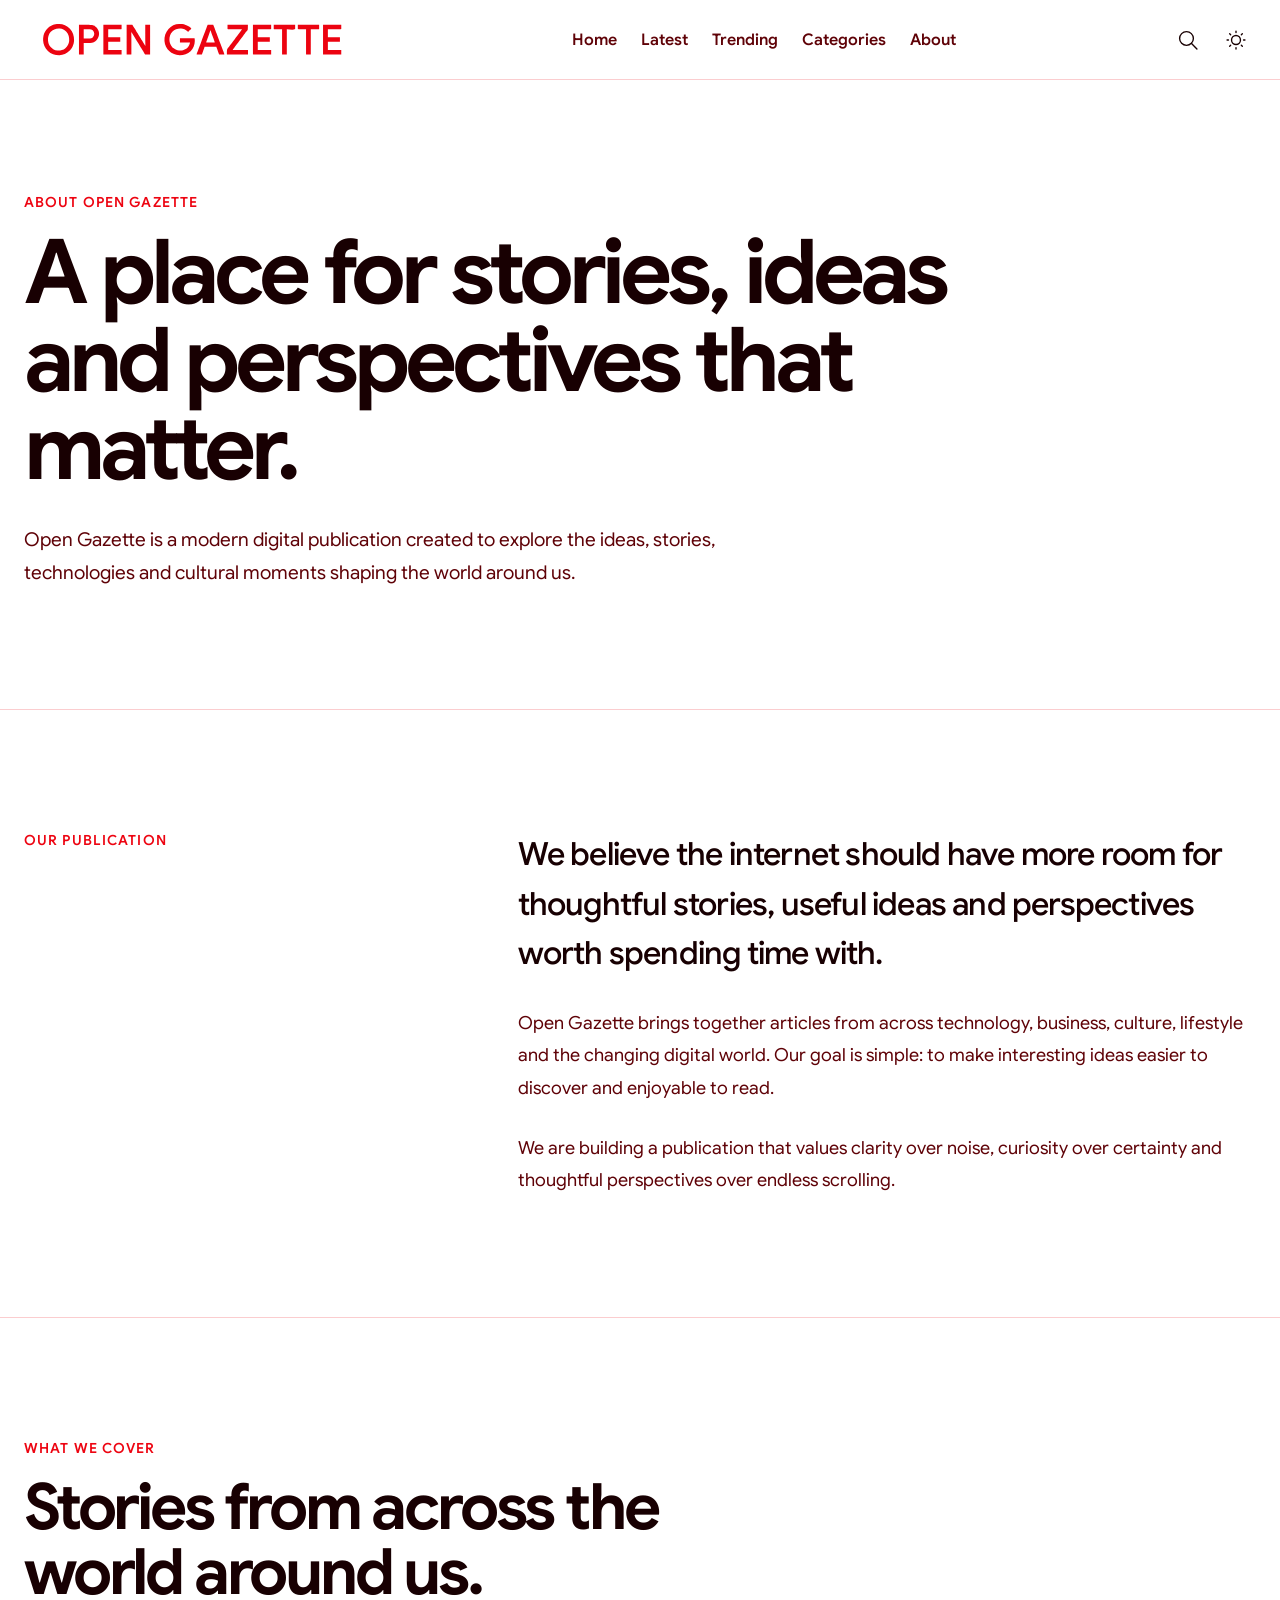
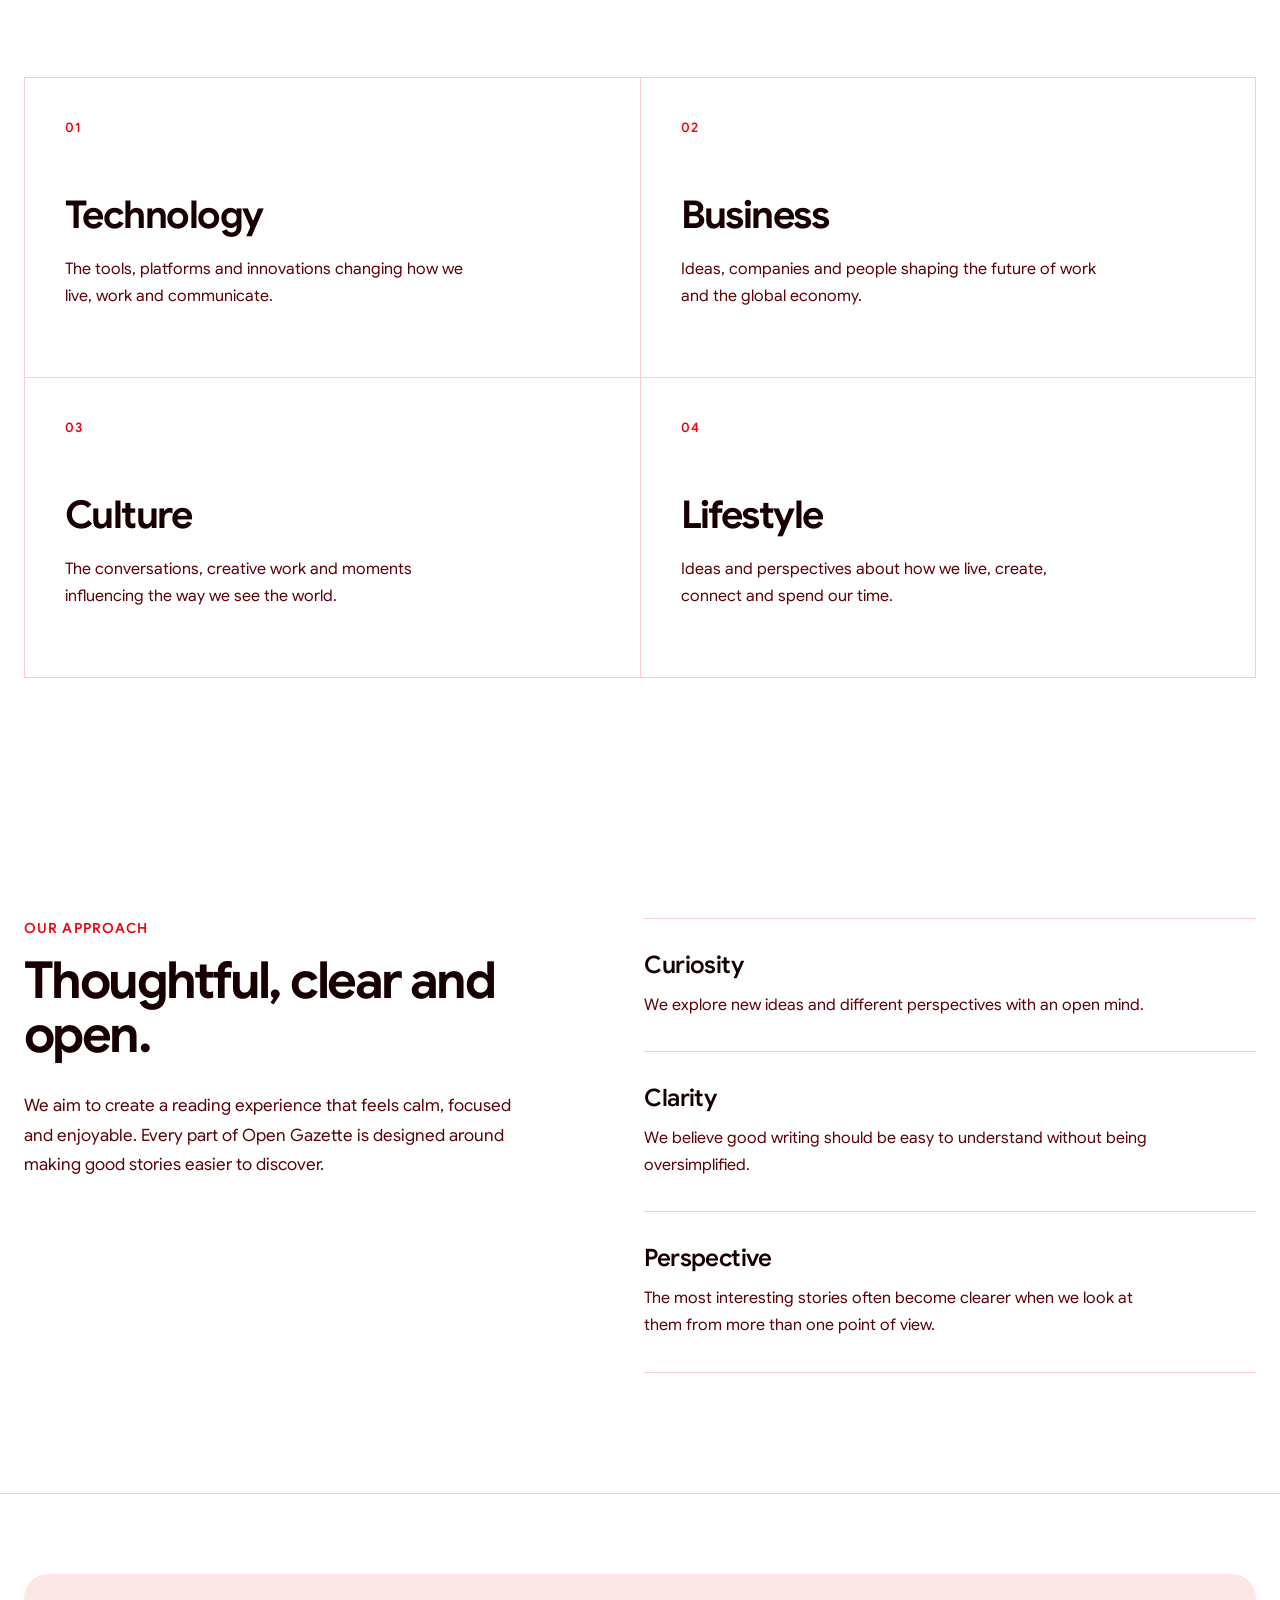
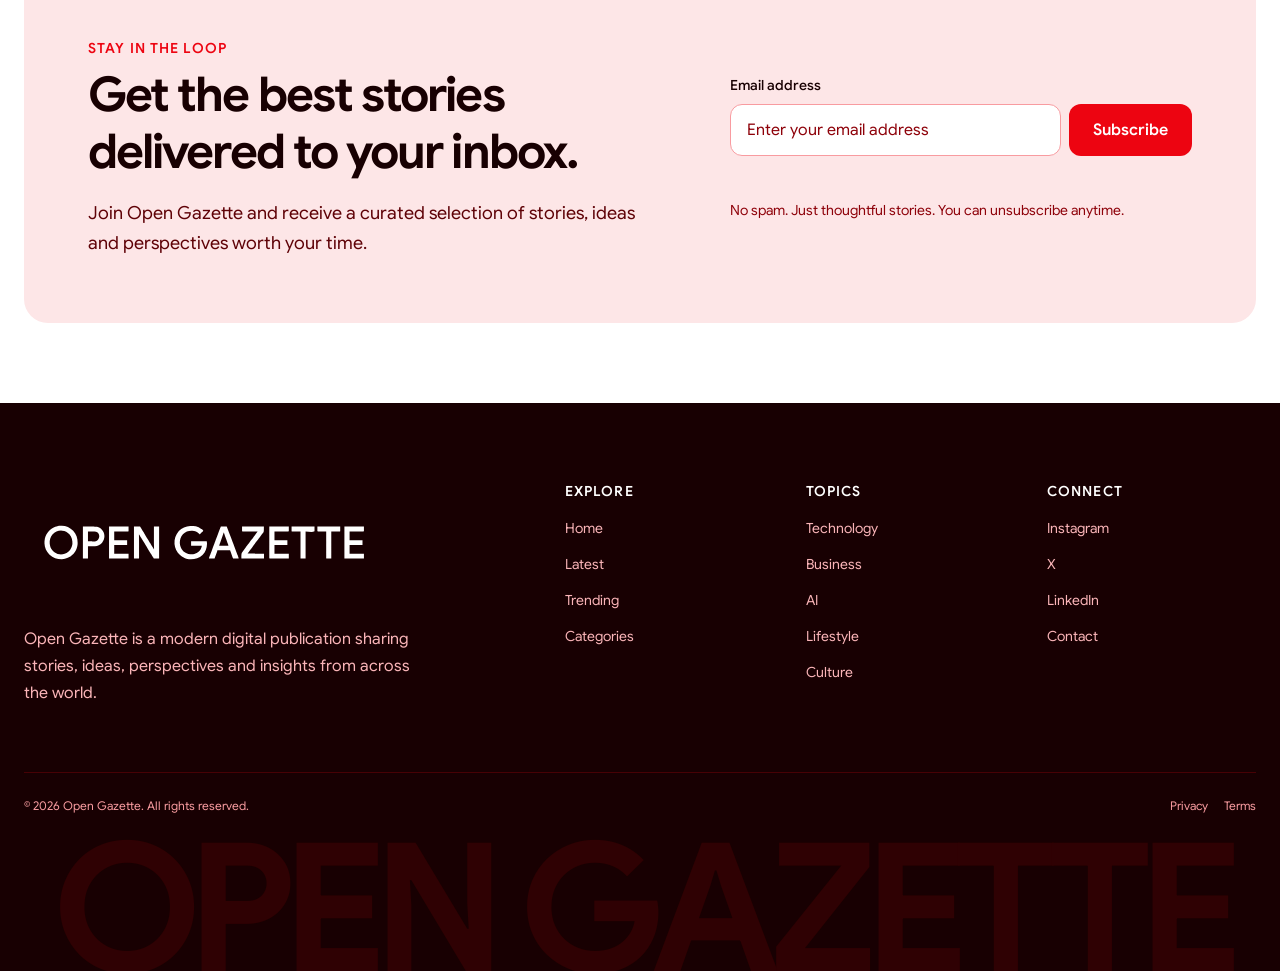
==== pages/about.html @ c18b386a "Add about page" ====
<!doctype html>
<html lang="en">
<head>
    <meta charset="UTF-8">

    <meta
        name="viewport"
        content="width=device-width, initial-scale=1.0"
    >

    <meta
        name="description"
        content="Learn more about Open Gazette, a modern digital publication sharing stories, ideas and perspectives."
    >

    <title>About | Open Gazette</title>

    <link
        rel="icon"
        type="image/svg+xml"
        href="../assets/icons/favicon.svg"
    >

    <link rel="stylesheet" href="../css/index.css">
</head>

<body>
    <div class="site-wrapper">

        <!-- Header -->

        <header class="site-header">
            <div class="container site-header__container">

                <a
                    class="site-header__brand"
                    href="../index.html"
                    aria-label="Open Gazette home"
                >
                    <img
                        class="site-header__logo site-header__logo--light"
                        src="../assets/logos/open-gazette-light.svg"
                        alt="Open Gazette"
                    >

                    <img
                        class="site-header__logo site-header__logo--dark"
                        src="../assets/logos/open-gazette-dark.svg"
                        alt=""
                    >
                </a>

                <nav
                    class="site-navigation"
                    id="site-navigation"
                    aria-label="Primary navigation"
                >
                    <ul class="site-navigation__list">
                        <li>
                            <a
                                class="site-navigation__link"
                                href="../index.html"
                            >
                                Home
                            </a>
                        </li>

                        <li>
                            <a
                                class="site-navigation__link"
                                href="latest.html"
                            >
                                Latest
                            </a>
                        </li>

                        <li>
                            <a
                                class="site-navigation__link"
                                href="trending.html"
                            >
                                Trending
                            </a>
                        </li>

                        <li>
                            <a
                                class="site-navigation__link"
                                href="categories.html"
                            >
                                Categories
                            </a>
                        </li>

                        <li>
                            <a
                                class="site-navigation__link site-navigation__link--active"
                                href="about.html"
                                aria-current="page"
                            >
                                About
                            </a>
                        </li>
                    </ul>
                </nav>

                <div class="site-header__actions">

                    <a
                        class="header-button"
                        href="search.html"
                        aria-label="Search"
                    >
                        <svg
                            class="header-button__icon"
                            viewBox="0 0 512 512"
                            aria-hidden="true"
                        >
                            <circle
                                cx="221"
                                cy="221"
                                r="160"
                                fill="none"
                                stroke="currentColor"
                                stroke-linecap="round"
                                stroke-miterlimit="10"
                                stroke-width="32px"
                            />

                            <path
                                d="m338.29 338.29 125.41 125.41"
                                fill="none"
                                stroke="currentColor"
                                stroke-linecap="round"
                                stroke-miterlimit="10"
                                stroke-width="32px"
                            />
                        </svg>
                    </a>

                    <button
                        class="theme-toggle"
                        type="button"
                        aria-label="Switch to dark mode"
                        aria-pressed="false"
                    >
                        <svg
                            class="theme-toggle__icon theme-toggle__icon--light"
                            viewBox="0 0 512 512"
                            aria-hidden="true"
                        >
                            <circle
                                cx="256"
                                cy="256"
                                r="104"
                                fill="none"
                                stroke="currentColor"
                                stroke-linecap="round"
                                stroke-linejoin="round"
                                stroke-width="32px"
                            />

                            <path
                                d="M256 80V48M256 464v-32M432 256h32M48 256h32M380.55 131.45l22.63-22.63M108.82 403.18l22.63-22.63M380.55 380.55l22.63 22.63M108.82 108.82l22.63 22.63"
                                fill="none"
                                stroke="currentColor"
                                stroke-linecap="round"
                                stroke-linejoin="round"
                                stroke-width="32px"
                            />
                        </svg>

                        <svg
                            class="theme-toggle__icon theme-toggle__icon--dark"
                            viewBox="0 0 512 512"
                            aria-hidden="true"
                        >
                            <path
                                d="M160 136c0-30.62 4.51-61.61 16-88C99.57 81.27 48 159.32 48 248c0 119.29 96.71 216 216 216 88.68 0 166.73-51.57 200-128-26.39 11.49-57.38 16-88 16-119.29 0-216-96.71-216-216"
                                fill="none"
                                stroke="currentColor"
                                stroke-linecap="round"
                                stroke-linejoin="round"
                                stroke-width="32px"
                            />
                        </svg>
                    </button>

                    <button
                        class="menu-toggle"
                        type="button"
                        aria-expanded="false"
                        aria-controls="site-navigation"
                        aria-label="Open navigation menu"
                    >
                        <svg
                            class="menu-toggle__icon menu-toggle__icon--menu"
                            viewBox="0 0 512 512"
                            aria-hidden="true"
                        >
                            <path
                                d="M80 160h352M80 256h352M80 352h352"
                                fill="none"
                                stroke="currentColor"
                                stroke-linecap="round"
                                stroke-miterlimit="10"
                                stroke-width="32px"
                            />
                        </svg>

                        <svg
                            class="menu-toggle__icon menu-toggle__icon--close"
                            viewBox="0 0 512 512"
                            aria-hidden="true"
                        >
                            <path
                                d="M368 368 144 144M368 144 144 368"
                                fill="none"
                                stroke="currentColor"
                                stroke-linecap="round"
                                stroke-linejoin="round"
                                stroke-width="32px"
                            />
                        </svg>
                    </button>

                </div>
            </div>
        </header>

        <main>

            <!-- About hero -->

            <section class="about-hero">
                <div class="container">

                    <div class="about-hero__content">

                        <p class="section-label">
                            About Open Gazette
                        </p>

                        <h1 class="about-hero__title">
                            A place for stories, ideas and perspectives that matter.
                        </h1>

                        <p class="about-hero__description">
                            Open Gazette is a modern digital publication created
                            to explore the ideas, stories, technologies and
                            cultural moments shaping the world around us.
                        </p>

                    </div>

                </div>
            </section>

            <!-- About introduction -->

            <section class="about-introduction">
                <div class="container">

                    <div class="about-introduction__layout">

                        <div class="about-introduction__label">
                            <p class="section-label">
                                Our publication
                            </p>
                        </div>

                        <div class="about-introduction__content">

                            <p class="about-introduction__lead">
                                We believe the internet should have more room
                                for thoughtful stories, useful ideas and
                                perspectives worth spending time with.
                            </p>

                            <p>
                                Open Gazette brings together articles from
                                across technology, business, culture, lifestyle
                                and the changing digital world. Our goal is
                                simple: to make interesting ideas easier to
                                discover and enjoyable to read.
                            </p>

                            <p>
                                We are building a publication that values
                                clarity over noise, curiosity over certainty
                                and thoughtful perspectives over endless
                                scrolling.
                            </p>

                        </div>

                    </div>

                </div>
            </section>

            <!-- What we cover -->

            <section class="about-topics">
                <div class="container">

                    <div class="about-topics__header">

                        <p class="section-label">
                            What we cover
                        </p>

                        <h2 class="about-topics__title">
                            Stories from across the world around us.
                        </h2>

                    </div>

                    <div class="about-topics__grid">

                        <article class="about-topic">
                            <span class="about-topic__number">
                                01
                            </span>

                            <h3 class="about-topic__title">
                                Technology
                            </h3>

                            <p class="about-topic__description">
                                The tools, platforms and innovations changing
                                how we live, work and communicate.
                            </p>
                        </article>

                        <article class="about-topic">
                            <span class="about-topic__number">
                                02
                            </span>

                            <h3 class="about-topic__title">
                                Business
                            </h3>

                            <p class="about-topic__description">
                                Ideas, companies and people shaping the future
                                of work and the global economy.
                            </p>
                        </article>

                        <article class="about-topic">
                            <span class="about-topic__number">
                                03
                            </span>

                            <h3 class="about-topic__title">
                                Culture
                            </h3>

                            <p class="about-topic__description">
                                The conversations, creative work and moments
                                influencing the way we see the world.
                            </p>
                        </article>

                        <article class="about-topic">
                            <span class="about-topic__number">
                                04
                            </span>

                            <h3 class="about-topic__title">
                                Lifestyle
                            </h3>

                            <p class="about-topic__description">
                                Ideas and perspectives about how we live,
                                create, connect and spend our time.
                            </p>
                        </article>

                    </div>

                </div>
            </section>

            <!-- Editorial approach -->

            <section class="about-approach">
                <div class="container">

                    <div class="about-approach__layout">

                        <div class="about-approach__content">

                            <p class="section-label">
                                Our approach
                            </p>

                            <h2 class="about-approach__title">
                                Thoughtful, clear and open.
                            </h2>

                            <p class="about-approach__description">
                                We aim to create a reading experience that feels
                                calm, focused and enjoyable. Every part of Open
                                Gazette is designed around making good stories
                                easier to discover.
                            </p>

                        </div>

                        <div class="about-principles">

                            <article class="about-principle">
                                <h3 class="about-principle__title">
                                    Curiosity
                                </h3>

                                <p class="about-principle__description">
                                    We explore new ideas and different
                                    perspectives with an open mind.
                                </p>
                            </article>

                            <article class="about-principle">
                                <h3 class="about-principle__title">
                                    Clarity
                                </h3>

                                <p class="about-principle__description">
                                    We believe good writing should be easy to
                                    understand without being oversimplified.
                                </p>
                            </article>

                            <article class="about-principle">
                                <h3 class="about-principle__title">
                                    Perspective
                                </h3>

                                <p class="about-principle__description">
                                    The most interesting stories often become
                                    clearer when we look at them from more than
                                    one point of view.
                                </p>
                            </article>

                        </div>

                    </div>

                </div>
            </section>

            <!-- Newsletter -->

            <section class="newsletter-section">
                <div class="container">
                    <div class="newsletter">

                        <div class="newsletter__content">

                            <p class="section-label">
                                Stay in the loop
                            </p>

                            <h2 class="newsletter__title">
                                Get the best stories delivered to your inbox.
                            </h2>

                            <p class="newsletter__description">
                                Join Open Gazette and receive a curated
                                selection of stories, ideas and perspectives
                                worth your time.
                            </p>

                        </div>

                        <div class="newsletter__form-wrapper">

                            <form
                                class="newsletter-form"
                                id="newsletter-form"
                                novalidate
                            >
                                <div class="newsletter-form__group">

                                    <label
                                        class="newsletter-form__label"
                                        for="newsletter-email"
                                    >
                                        Email address
                                    </label>

                                    <div class="newsletter-form__controls">

                                        <input
                                            class="newsletter-form__input"
                                            id="newsletter-email"
                                            name="email"
                                            type="email"
                                            placeholder="Enter your email address"
                                            autocomplete="email"
                                            aria-describedby="newsletter-message"
                                            required
                                        >

                                        <button
                                            class="newsletter-form__button"
                                            type="submit"
                                        >
                                            Subscribe
                                        </button>

                                    </div>
                                </div>

                                <p
                                    class="newsletter-form__message"
                                    id="newsletter-message"
                                    aria-live="polite"
                                ></p>
                            </form>

                            <p class="newsletter__privacy">
                                No spam. Just thoughtful stories. You can
                                unsubscribe anytime.
                            </p>

                        </div>
                    </div>
                </div>
            </section>

        </main>

        <!-- Footer -->

        <footer class="site-footer">
            <div class="container">

                <div class="site-footer__main">

                    <div class="site-footer__brand">

                        <a
                            class="site-footer__logo-link"
                            href="../index.html"
                            aria-label="Open Gazette home"
                        >
                            <img
                                class="site-footer__logo"
                                src="../assets/logos/open-gazette-dark.svg"
                                alt="Open Gazette"
                            >
                        </a>

                        <p class="site-footer__description">
                            Open Gazette is a modern digital publication
                            sharing stories, ideas, perspectives and insights
                            from across the world.
                        </p>

                    </div>

                    <div class="site-footer__links">

                        <div class="footer-links-group">

                            <h2 class="footer-links-group__title">
                                Explore
                            </h2>

                            <ul class="footer-links-group__list">
                                <li>
                                    <a href="../index.html">Home</a>
                                </li>

                                <li>
                                    <a href="latest.html">Latest</a>
                                </li>

                                <li>
                                    <a href="trending.html">Trending</a>
                                </li>

                                <li>
                                    <a href="categories.html">
                                        Categories
                                    </a>
                                </li>
                            </ul>

                        </div>

                        <div class="footer-links-group">

                            <h2 class="footer-links-group__title">
                                Topics
                            </h2>

                            <ul class="footer-links-group__list">
                                <li>
                                    <a href="category.html">
                                        Technology
                                    </a>
                                </li>

                                <li>
                                    <a href="category.html">
                                        Business
                                    </a>
                                </li>

                                <li>
                                    <a href="category.html">
                                        AI
                                    </a>
                                </li>

                                <li>
                                    <a href="category.html">
                                        Lifestyle
                                    </a>
                                </li>

                                <li>
                                    <a href="category.html">
                                        Culture
                                    </a>
                                </li>
                            </ul>

                        </div>

                        <div class="footer-links-group">

                            <h2 class="footer-links-group__title">
                                Connect
                            </h2>

                            <ul class="footer-links-group__list">
                                <li>
                                    <a
                                        href="#"
                                        target="_blank"
                                        rel="noopener noreferrer"
                                    >
                                        Instagram
                                    </a>
                                </li>

                                <li>
                                    <a
                                        href="#"
                                        target="_blank"
                                        rel="noopener noreferrer"
                                    >
                                        X
                                    </a>
                                </li>

                                <li>
                                    <a
                                        href="#"
                                        target="_blank"
                                        rel="noopener noreferrer"
                                    >
                                        LinkedIn
                                    </a>
                                </li>

                                <li>
                                    <a href="mailto:hello@opengazette.com">
                                        Contact
                                    </a>
                                </li>
                            </ul>

                        </div>

                    </div>
                </div>

                <div class="site-footer__bottom">

                    <p class="site-footer__copyright">
                        © 2026 Open Gazette. All rights reserved.
                    </p>

                    <div class="site-footer__legal">
                        <a href="privacy.html">Privacy</a>
                        <a href="terms.html">Terms</a>
                    </div>

                </div>

                <div
                    class="site-footer__signature"
                    aria-hidden="true"
                >
                    OPEN GAZETTE
                </div>

            </div>
        </footer>

    </div>

    <!-- Main JavaScript -->
    <script src="../js/main.js"></script>
</body>
</html>
---- css/index.css ----
@import url("reset.css");
@import url("fonts.css");
@import url("variables.css");
@import url("global.css");
@import url("responsive.css");
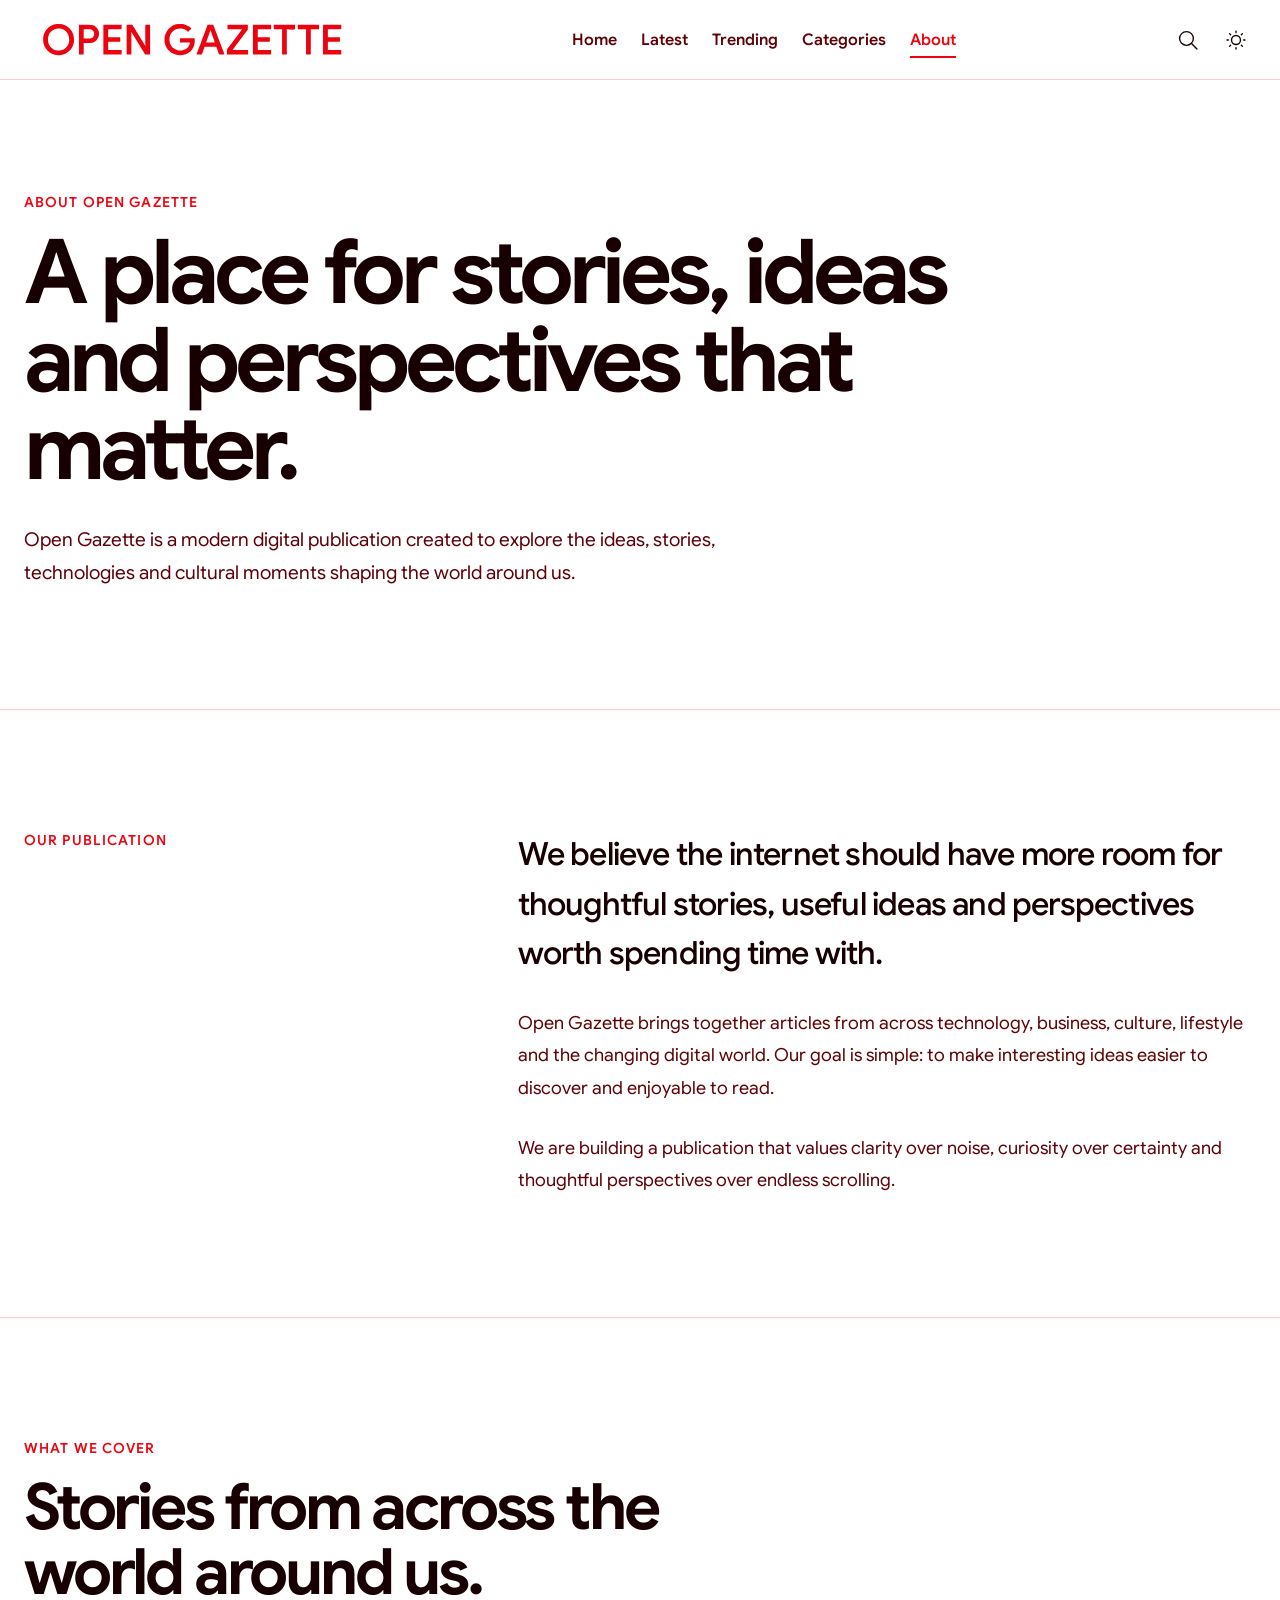
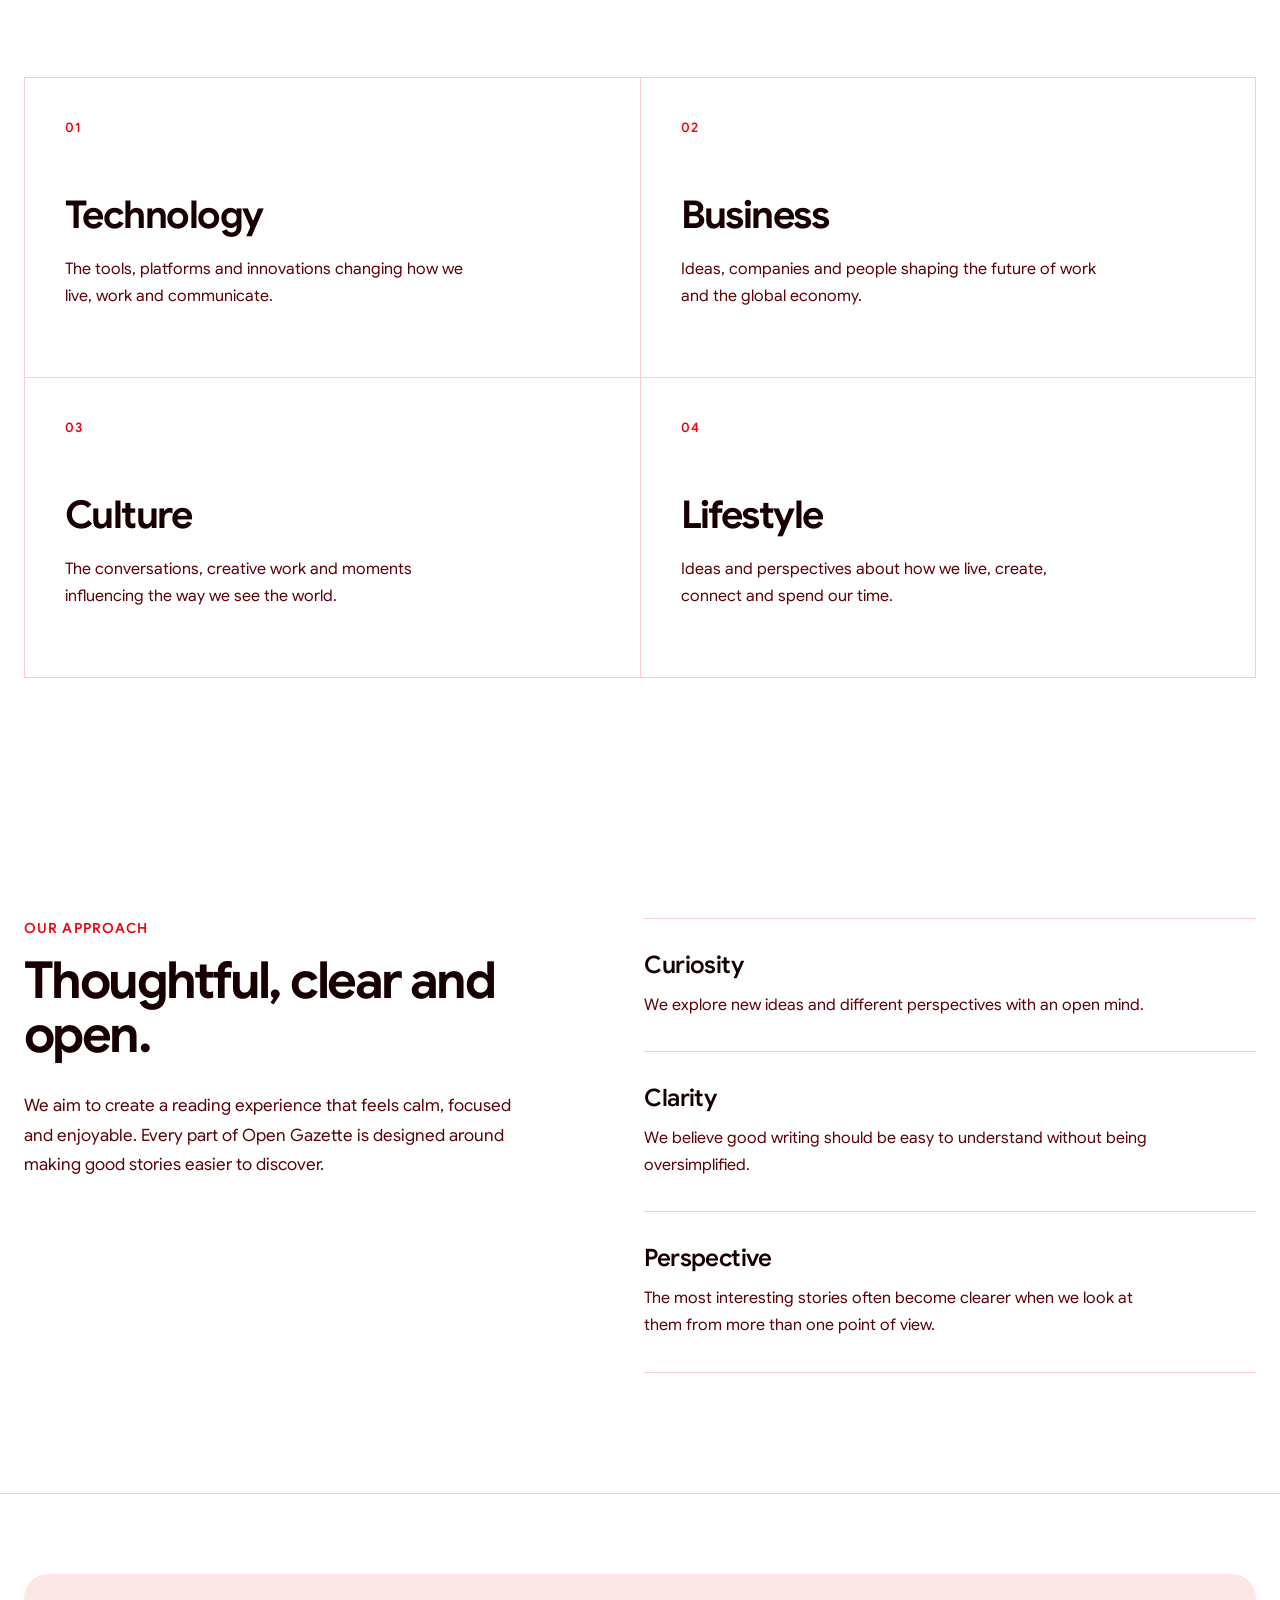
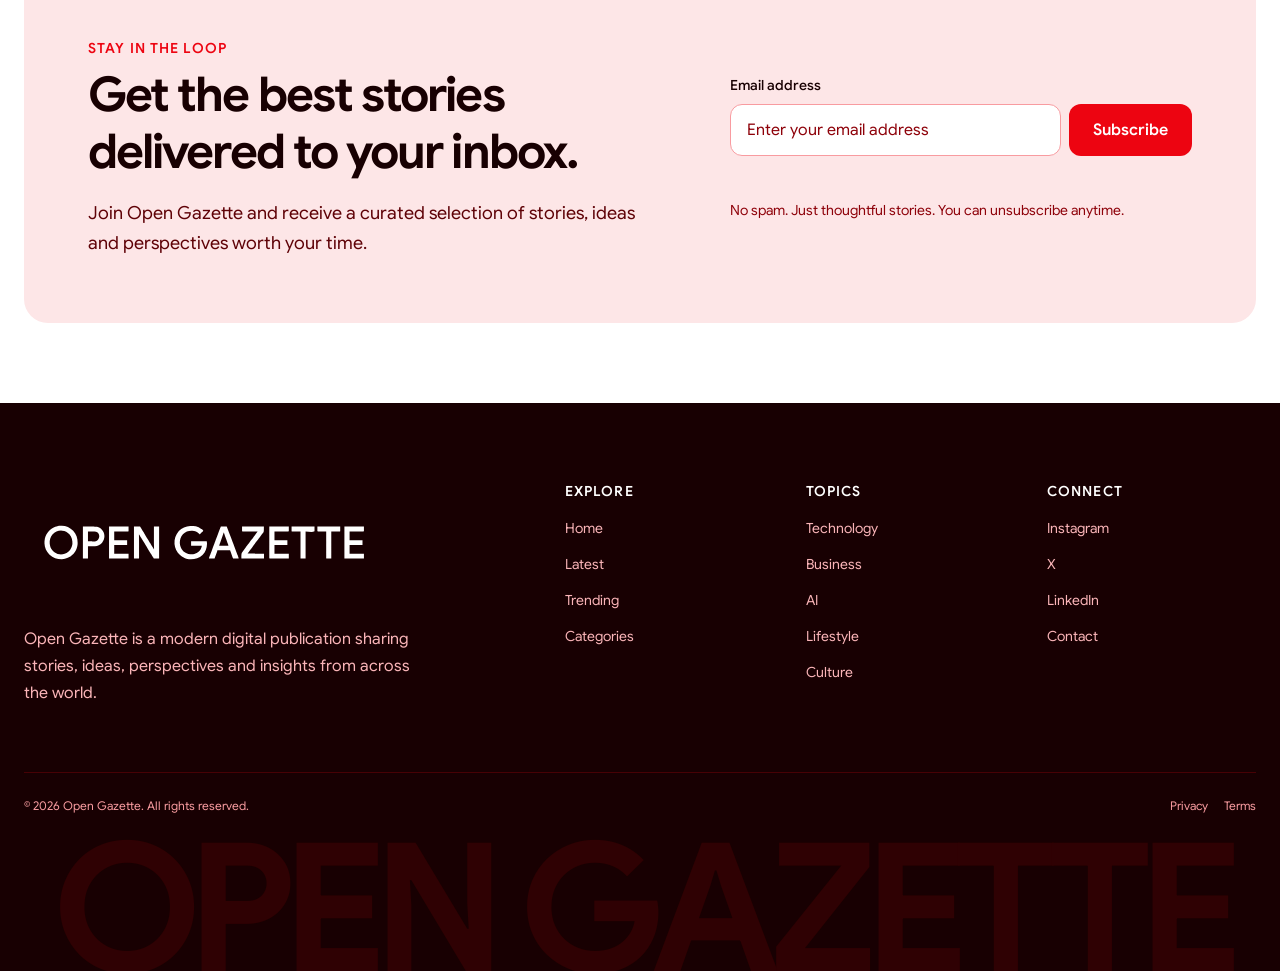
==== commit ae3811c2: "Stabilize project" ====
--- a/pages/about.html
+++ b/pages/about.html
@@ -1,713 +1,551 @@
 <!doctype html>
 <html lang="en">
-<head>
-    <meta charset="UTF-8">
+  <head>
+    <meta charset="UTF-8" />
+
+    <meta name="viewport" content="width=device-width, initial-scale=1.0" />
 
     <meta
-        name="viewport"
-        content="width=device-width, initial-scale=1.0"
-    >
-
-    <meta
-        name="description"
-        content="Learn more about Open Gazette, a modern digital publication sharing stories, ideas and perspectives."
-    >
+      name="description"
+      content="Learn more about Open Gazette, a modern digital publication sharing stories, ideas and perspectives."
+    />
 
     <title>About | Open Gazette</title>
 
-    <link
-        rel="icon"
-        type="image/svg+xml"
-        href="../assets/icons/favicon.svg"
-    >
-
-    <link rel="stylesheet" href="../css/index.css">
-</head>
-
-<body>
+    <link rel="icon" type="image/svg+xml" href="../assets/icons/favicon.svg" />
+
+    <link rel="stylesheet" href="../css/index.css" />
+  </head>
+
+  <body>
     <div class="site-wrapper">
-
-        <!-- Header -->
-
-        <header class="site-header">
-            <div class="container site-header__container">
-
+      <!-- Header -->
+
+      <header class="site-header">
+        <div class="container site-header__container">
+          <a
+            class="site-header__brand"
+            href="../index.html"
+            aria-label="Open Gazette home"
+          >
+            <img
+              class="site-header__logo site-header__logo--light"
+              src="../assets/logos/open-gazette-light.svg"
+              alt="Open Gazette"
+            />
+
+            <img
+              class="site-header__logo site-header__logo--dark"
+              src="../assets/logos/open-gazette-dark.svg"
+              alt=""
+            />
+          </a>
+
+          <nav
+            class="site-navigation"
+            id="site-navigation"
+            aria-label="Primary navigation"
+          >
+            <ul class="site-navigation__list">
+              <li>
+                <a class="site-navigation__link" href="../index.html"> Home </a>
+              </li>
+
+              <li>
+                <a class="site-navigation__link" href="latest.html"> Latest </a>
+              </li>
+
+              <li>
+                <a class="site-navigation__link" href="trending.html">
+                  Trending
+                </a>
+              </li>
+
+              <li>
+                <a class="site-navigation__link" href="categories.html">
+                  Categories
+                </a>
+              </li>
+
+              <li>
                 <a
-                    class="site-header__brand"
-                    href="../index.html"
-                    aria-label="Open Gazette home"
+                  class="site-navigation__link is-active"
+                  href="about.html"
+                  aria-current="page"
                 >
-                    <img
-                        class="site-header__logo site-header__logo--light"
-                        src="../assets/logos/open-gazette-light.svg"
-                        alt="Open Gazette"
+                  About
+                </a>
+              </li>
+            </ul>
+          </nav>
+
+          <div class="site-header__actions">
+            <a class="header-button" href="search.html" aria-label="Search">
+              <svg
+                class="header-button__icon"
+                viewBox="0 0 512 512"
+                aria-hidden="true"
+              >
+                <circle
+                  cx="221"
+                  cy="221"
+                  r="160"
+                  fill="none"
+                  stroke="currentColor"
+                  stroke-linecap="round"
+                  stroke-miterlimit="10"
+                  stroke-width="32px"
+                />
+
+                <path
+                  d="m338.29 338.29 125.41 125.41"
+                  fill="none"
+                  stroke="currentColor"
+                  stroke-linecap="round"
+                  stroke-miterlimit="10"
+                  stroke-width="32px"
+                />
+              </svg>
+            </a>
+
+            <button
+              class="theme-toggle"
+              type="button"
+              aria-label="Switch to dark mode"
+              aria-pressed="false"
+            >
+              <svg
+                class="theme-toggle__icon theme-toggle__icon--light"
+                viewBox="0 0 512 512"
+                aria-hidden="true"
+              >
+                <circle
+                  cx="256"
+                  cy="256"
+                  r="104"
+                  fill="none"
+                  stroke="currentColor"
+                  stroke-linecap="round"
+                  stroke-linejoin="round"
+                  stroke-width="32px"
+                />
+
+                <path
+                  d="M256 80V48M256 464v-32M432 256h32M48 256h32M380.55 131.45l22.63-22.63M108.82 403.18l22.63-22.63M380.55 380.55l22.63 22.63M108.82 108.82l22.63 22.63"
+                  fill="none"
+                  stroke="currentColor"
+                  stroke-linecap="round"
+                  stroke-linejoin="round"
+                  stroke-width="32px"
+                />
+              </svg>
+
+              <svg
+                class="theme-toggle__icon theme-toggle__icon--dark"
+                viewBox="0 0 512 512"
+                aria-hidden="true"
+              >
+                <path
+                  d="M160 136c0-30.62 4.51-61.61 16-88C99.57 81.27 48 159.32 48 248c0 119.29 96.71 216 216 216 88.68 0 166.73-51.57 200-128-26.39 11.49-57.38 16-88 16-119.29 0-216-96.71-216-216"
+                  fill="none"
+                  stroke="currentColor"
+                  stroke-linecap="round"
+                  stroke-linejoin="round"
+                  stroke-width="32px"
+                />
+              </svg>
+            </button>
+
+            <button
+              class="menu-toggle"
+              type="button"
+              aria-expanded="false"
+              aria-controls="site-navigation"
+              aria-label="Open navigation menu"
+            >
+              <svg
+                class="menu-toggle__icon menu-toggle__icon--menu"
+                viewBox="0 0 512 512"
+                aria-hidden="true"
+              >
+                <path
+                  d="M80 160h352M80 256h352M80 352h352"
+                  fill="none"
+                  stroke="currentColor"
+                  stroke-linecap="round"
+                  stroke-miterlimit="10"
+                  stroke-width="32px"
+                />
+              </svg>
+
+              <svg
+                class="menu-toggle__icon menu-toggle__icon--close"
+                viewBox="0 0 512 512"
+                aria-hidden="true"
+              >
+                <path
+                  d="M368 368 144 144M368 144 144 368"
+                  fill="none"
+                  stroke="currentColor"
+                  stroke-linecap="round"
+                  stroke-linejoin="round"
+                  stroke-width="32px"
+                />
+              </svg>
+            </button>
+          </div>
+        </div>
+      </header>
+
+      <main>
+        <!-- About hero -->
+
+        <section class="about-hero">
+          <div class="container">
+            <div class="about-hero__content">
+              <p class="section-label">About Open Gazette</p>
+
+              <h1 class="about-hero__title">
+                A place for stories, ideas and perspectives that matter.
+              </h1>
+
+              <p class="about-hero__description">
+                Open Gazette is a modern digital publication created to explore
+                the ideas, stories, technologies and cultural moments shaping
+                the world around us.
+              </p>
+            </div>
+          </div>
+        </section>
+
+        <!-- About introduction -->
+
+        <section class="about-introduction">
+          <div class="container">
+            <div class="about-introduction__layout">
+              <div class="about-introduction__label">
+                <p class="section-label">Our publication</p>
+              </div>
+
+              <div class="about-introduction__content">
+                <p class="about-introduction__lead">
+                  We believe the internet should have more room for thoughtful
+                  stories, useful ideas and perspectives worth spending time
+                  with.
+                </p>
+
+                <p>
+                  Open Gazette brings together articles from across technology,
+                  business, culture, lifestyle and the changing digital world.
+                  Our goal is simple: to make interesting ideas easier to
+                  discover and enjoyable to read.
+                </p>
+
+                <p>
+                  We are building a publication that values clarity over noise,
+                  curiosity over certainty and thoughtful perspectives over
+                  endless scrolling.
+                </p>
+              </div>
+            </div>
+          </div>
+        </section>
+
+        <!-- What we cover -->
+
+        <section class="about-topics">
+          <div class="container">
+            <div class="about-topics__header">
+              <p class="section-label">What we cover</p>
+
+              <h2 class="about-topics__title">
+                Stories from across the world around us.
+              </h2>
+            </div>
+
+            <div class="about-topics__grid">
+              <article class="about-topic">
+                <span class="about-topic__number"> 01 </span>
+
+                <h3 class="about-topic__title">Technology</h3>
+
+                <p class="about-topic__description">
+                  The tools, platforms and innovations changing how we live,
+                  work and communicate.
+                </p>
+              </article>
+
+              <article class="about-topic">
+                <span class="about-topic__number"> 02 </span>
+
+                <h3 class="about-topic__title">Business</h3>
+
+                <p class="about-topic__description">
+                  Ideas, companies and people shaping the future of work and the
+                  global economy.
+                </p>
+              </article>
+
+              <article class="about-topic">
+                <span class="about-topic__number"> 03 </span>
+
+                <h3 class="about-topic__title">Culture</h3>
+
+                <p class="about-topic__description">
+                  The conversations, creative work and moments influencing the
+                  way we see the world.
+                </p>
+              </article>
+
+              <article class="about-topic">
+                <span class="about-topic__number"> 04 </span>
+
+                <h3 class="about-topic__title">Lifestyle</h3>
+
+                <p class="about-topic__description">
+                  Ideas and perspectives about how we live, create, connect and
+                  spend our time.
+                </p>
+              </article>
+            </div>
+          </div>
+        </section>
+
+        <!-- Editorial approach -->
+
+        <section class="about-approach">
+          <div class="container">
+            <div class="about-approach__layout">
+              <div class="about-approach__content">
+                <p class="section-label">Our approach</p>
+
+                <h2 class="about-approach__title">
+                  Thoughtful, clear and open.
+                </h2>
+
+                <p class="about-approach__description">
+                  We aim to create a reading experience that feels calm, focused
+                  and enjoyable. Every part of Open Gazette is designed around
+                  making good stories easier to discover.
+                </p>
+              </div>
+
+              <div class="about-principles">
+                <article class="about-principle">
+                  <h3 class="about-principle__title">Curiosity</h3>
+
+                  <p class="about-principle__description">
+                    We explore new ideas and different perspectives with an open
+                    mind.
+                  </p>
+                </article>
+
+                <article class="about-principle">
+                  <h3 class="about-principle__title">Clarity</h3>
+
+                  <p class="about-principle__description">
+                    We believe good writing should be easy to understand without
+                    being oversimplified.
+                  </p>
+                </article>
+
+                <article class="about-principle">
+                  <h3 class="about-principle__title">Perspective</h3>
+
+                  <p class="about-principle__description">
+                    The most interesting stories often become clearer when we
+                    look at them from more than one point of view.
+                  </p>
+                </article>
+              </div>
+            </div>
+          </div>
+        </section>
+
+        <!-- Newsletter -->
+
+        <section class="newsletter-section">
+          <div class="container">
+            <div class="newsletter">
+              <div class="newsletter__content">
+                <p class="section-label">Stay in the loop</p>
+
+                <h2 class="newsletter__title">
+                  Get the best stories delivered to your inbox.
+                </h2>
+
+                <p class="newsletter__description">
+                  Join Open Gazette and receive a curated selection of stories,
+                  ideas and perspectives worth your time.
+                </p>
+              </div>
+
+              <div class="newsletter__form-wrapper">
+                <form class="newsletter-form" id="newsletter-form" novalidate>
+                  <div class="newsletter-form__group">
+                    <label
+                      class="newsletter-form__label"
+                      for="newsletter-email"
                     >
-
-                    <img
-                        class="site-header__logo site-header__logo--dark"
-                        src="../assets/logos/open-gazette-dark.svg"
-                        alt=""
-                    >
-                </a>
-
-                <nav
-                    class="site-navigation"
-                    id="site-navigation"
-                    aria-label="Primary navigation"
-                >
-                    <ul class="site-navigation__list">
-                        <li>
-                            <a
-                                class="site-navigation__link"
-                                href="../index.html"
-                            >
-                                Home
-                            </a>
-                        </li>
-
-                        <li>
-                            <a
-                                class="site-navigation__link"
-                                href="latest.html"
-                            >
-                                Latest
-                            </a>
-                        </li>
-
-                        <li>
-                            <a
-                                class="site-navigation__link"
-                                href="trending.html"
-                            >
-                                Trending
-                            </a>
-                        </li>
-
-                        <li>
-                            <a
-                                class="site-navigation__link"
-                                href="categories.html"
-                            >
-                                Categories
-                            </a>
-                        </li>
-
-                        <li>
-                            <a
-                                class="site-navigation__link site-navigation__link--active"
-                                href="about.html"
-                                aria-current="page"
-                            >
-                                About
-                            </a>
-                        </li>
-                    </ul>
-                </nav>
-
-                <div class="site-header__actions">
-
-                    <a
-                        class="header-button"
-                        href="search.html"
-                        aria-label="Search"
-                    >
-                        <svg
-                            class="header-button__icon"
-                            viewBox="0 0 512 512"
-                            aria-hidden="true"
-                        >
-                            <circle
-                                cx="221"
-                                cy="221"
-                                r="160"
-                                fill="none"
-                                stroke="currentColor"
-                                stroke-linecap="round"
-                                stroke-miterlimit="10"
-                                stroke-width="32px"
-                            />
-
-                            <path
-                                d="m338.29 338.29 125.41 125.41"
-                                fill="none"
-                                stroke="currentColor"
-                                stroke-linecap="round"
-                                stroke-miterlimit="10"
-                                stroke-width="32px"
-                            />
-                        </svg>
+                      Email address
+                    </label>
+
+                    <div class="newsletter-form__controls">
+                      <input
+                        class="newsletter-form__input"
+                        id="newsletter-email"
+                        name="email"
+                        type="email"
+                        placeholder="Enter your email address"
+                        autocomplete="email"
+                        aria-describedby="newsletter-message"
+                        required
+                      />
+
+                      <button class="newsletter-form__button" type="submit">
+                        Subscribe
+                      </button>
+                    </div>
+                  </div>
+
+                  <p
+                    class="newsletter-form__message"
+                    id="newsletter-message"
+                    aria-live="polite"
+                  ></p>
+                </form>
+
+                <p class="newsletter__privacy">
+                  No spam. Just thoughtful stories. You can unsubscribe anytime.
+                </p>
+              </div>
+            </div>
+          </div>
+        </section>
+      </main>
+
+      <!-- Footer -->
+
+      <footer class="site-footer">
+        <div class="container">
+          <div class="site-footer__main">
+            <div class="site-footer__brand">
+              <a
+                class="site-footer__logo-link"
+                href="../index.html"
+                aria-label="Open Gazette home"
+              >
+                <img
+                  class="site-footer__logo"
+                  src="../assets/logos/open-gazette-dark.svg"
+                  alt="Open Gazette"
+                />
+              </a>
+
+              <p class="site-footer__description">
+                Open Gazette is a modern digital publication sharing stories,
+                ideas, perspectives and insights from across the world.
+              </p>
+            </div>
+
+            <div class="site-footer__links">
+              <div class="footer-links-group">
+                <h2 class="footer-links-group__title">Explore</h2>
+
+                <ul class="footer-links-group__list">
+                  <li>
+                    <a href="../index.html">Home</a>
+                  </li>
+
+                  <li>
+                    <a href="latest.html">Latest</a>
+                  </li>
+
+                  <li>
+                    <a href="trending.html">Trending</a>
+                  </li>
+
+                  <li>
+                    <a href="categories.html"> Categories </a>
+                  </li>
+                </ul>
+              </div>
+
+              <div class="footer-links-group">
+                <h2 class="footer-links-group__title">Topics</h2>
+
+                <ul class="footer-links-group__list">
+                  <li>
+                    <a href="category.html"> Technology </a>
+                  </li>
+
+                  <li>
+                    <a href="category.html"> Business </a>
+                  </li>
+
+                  <li>
+                    <a href="category.html"> AI </a>
+                  </li>
+
+                  <li>
+                    <a href="category.html"> Lifestyle </a>
+                  </li>
+
+                  <li>
+                    <a href="category.html"> Culture </a>
+                  </li>
+                </ul>
+              </div>
+
+              <div class="footer-links-group">
+                <h2 class="footer-links-group__title">Connect</h2>
+
+                <ul class="footer-links-group__list">
+                  <li>
+                    <a href="#" target="_blank" rel="noopener noreferrer">
+                      Instagram
                     </a>
-
-                    <button
-                        class="theme-toggle"
-                        type="button"
-                        aria-label="Switch to dark mode"
-                        aria-pressed="false"
-                    >
-                        <svg
-                            class="theme-toggle__icon theme-toggle__icon--light"
-                            viewBox="0 0 512 512"
-                            aria-hidden="true"
-                        >
-                            <circle
-                                cx="256"
-                                cy="256"
-                                r="104"
-                                fill="none"
-                                stroke="currentColor"
-                                stroke-linecap="round"
-                                stroke-linejoin="round"
-                                stroke-width="32px"
-                            />
-
-                            <path
-                                d="M256 80V48M256 464v-32M432 256h32M48 256h32M380.55 131.45l22.63-22.63M108.82 403.18l22.63-22.63M380.55 380.55l22.63 22.63M108.82 108.82l22.63 22.63"
-                                fill="none"
-                                stroke="currentColor"
-                                stroke-linecap="round"
-                                stroke-linejoin="round"
-                                stroke-width="32px"
-                            />
-                        </svg>
-
-                        <svg
-                            class="theme-toggle__icon theme-toggle__icon--dark"
-                            viewBox="0 0 512 512"
-                            aria-hidden="true"
-                        >
-                            <path
-                                d="M160 136c0-30.62 4.51-61.61 16-88C99.57 81.27 48 159.32 48 248c0 119.29 96.71 216 216 216 88.68 0 166.73-51.57 200-128-26.39 11.49-57.38 16-88 16-119.29 0-216-96.71-216-216"
-                                fill="none"
-                                stroke="currentColor"
-                                stroke-linecap="round"
-                                stroke-linejoin="round"
-                                stroke-width="32px"
-                            />
-                        </svg>
-                    </button>
-
-                    <button
-                        class="menu-toggle"
-                        type="button"
-                        aria-expanded="false"
-                        aria-controls="site-navigation"
-                        aria-label="Open navigation menu"
-                    >
-                        <svg
-                            class="menu-toggle__icon menu-toggle__icon--menu"
-                            viewBox="0 0 512 512"
-                            aria-hidden="true"
-                        >
-                            <path
-                                d="M80 160h352M80 256h352M80 352h352"
-                                fill="none"
-                                stroke="currentColor"
-                                stroke-linecap="round"
-                                stroke-miterlimit="10"
-                                stroke-width="32px"
-                            />
-                        </svg>
-
-                        <svg
-                            class="menu-toggle__icon menu-toggle__icon--close"
-                            viewBox="0 0 512 512"
-                            aria-hidden="true"
-                        >
-                            <path
-                                d="M368 368 144 144M368 144 144 368"
-                                fill="none"
-                                stroke="currentColor"
-                                stroke-linecap="round"
-                                stroke-linejoin="round"
-                                stroke-width="32px"
-                            />
-                        </svg>
-                    </button>
-
-                </div>
-            </div>
-        </header>
-
-        <main>
-
-            <!-- About hero -->
-
-            <section class="about-hero">
-                <div class="container">
-
-                    <div class="about-hero__content">
-
-                        <p class="section-label">
-                            About Open Gazette
-                        </p>
-
-                        <h1 class="about-hero__title">
-                            A place for stories, ideas and perspectives that matter.
-                        </h1>
-
-                        <p class="about-hero__description">
-                            Open Gazette is a modern digital publication created
-                            to explore the ideas, stories, technologies and
-                            cultural moments shaping the world around us.
-                        </p>
-
-                    </div>
-
-                </div>
-            </section>
-
-            <!-- About introduction -->
-
-            <section class="about-introduction">
-                <div class="container">
-
-                    <div class="about-introduction__layout">
-
-                        <div class="about-introduction__label">
-                            <p class="section-label">
-                                Our publication
-                            </p>
-                        </div>
-
-                        <div class="about-introduction__content">
-
-                            <p class="about-introduction__lead">
-                                We believe the internet should have more room
-                                for thoughtful stories, useful ideas and
-                                perspectives worth spending time with.
-                            </p>
-
-                            <p>
-                                Open Gazette brings together articles from
-                                across technology, business, culture, lifestyle
-                                and the changing digital world. Our goal is
-                                simple: to make interesting ideas easier to
-                                discover and enjoyable to read.
-                            </p>
-
-                            <p>
-                                We are building a publication that values
-                                clarity over noise, curiosity over certainty
-                                and thoughtful perspectives over endless
-                                scrolling.
-                            </p>
-
-                        </div>
-
-                    </div>
-
-                </div>
-            </section>
-
-            <!-- What we cover -->
-
-            <section class="about-topics">
-                <div class="container">
-
-                    <div class="about-topics__header">
-
-                        <p class="section-label">
-                            What we cover
-                        </p>
-
-                        <h2 class="about-topics__title">
-                            Stories from across the world around us.
-                        </h2>
-
-                    </div>
-
-                    <div class="about-topics__grid">
-
-                        <article class="about-topic">
-                            <span class="about-topic__number">
-                                01
-                            </span>
-
-                            <h3 class="about-topic__title">
-                                Technology
-                            </h3>
-
-                            <p class="about-topic__description">
-                                The tools, platforms and innovations changing
-                                how we live, work and communicate.
-                            </p>
-                        </article>
-
-                        <article class="about-topic">
-                            <span class="about-topic__number">
-                                02
-                            </span>
-
-                            <h3 class="about-topic__title">
-                                Business
-                            </h3>
-
-                            <p class="about-topic__description">
-                                Ideas, companies and people shaping the future
-                                of work and the global economy.
-                            </p>
-                        </article>
-
-                        <article class="about-topic">
-                            <span class="about-topic__number">
-                                03
-                            </span>
-
-                            <h3 class="about-topic__title">
-                                Culture
-                            </h3>
-
-                            <p class="about-topic__description">
-                                The conversations, creative work and moments
-                                influencing the way we see the world.
-                            </p>
-                        </article>
-
-                        <article class="about-topic">
-                            <span class="about-topic__number">
-                                04
-                            </span>
-
-                            <h3 class="about-topic__title">
-                                Lifestyle
-                            </h3>
-
-                            <p class="about-topic__description">
-                                Ideas and perspectives about how we live,
-                                create, connect and spend our time.
-                            </p>
-                        </article>
-
-                    </div>
-
-                </div>
-            </section>
-
-            <!-- Editorial approach -->
-
-            <section class="about-approach">
-                <div class="container">
-
-                    <div class="about-approach__layout">
-
-                        <div class="about-approach__content">
-
-                            <p class="section-label">
-                                Our approach
-                            </p>
-
-                            <h2 class="about-approach__title">
-                                Thoughtful, clear and open.
-                            </h2>
-
-                            <p class="about-approach__description">
-                                We aim to create a reading experience that feels
-                                calm, focused and enjoyable. Every part of Open
-                                Gazette is designed around making good stories
-                                easier to discover.
-                            </p>
-
-                        </div>
-
-                        <div class="about-principles">
-
-                            <article class="about-principle">
-                                <h3 class="about-principle__title">
-                                    Curiosity
-                                </h3>
-
-                                <p class="about-principle__description">
-                                    We explore new ideas and different
-                                    perspectives with an open mind.
-                                </p>
-                            </article>
-
-                            <article class="about-principle">
-                                <h3 class="about-principle__title">
-                                    Clarity
-                                </h3>
-
-                                <p class="about-principle__description">
-                                    We believe good writing should be easy to
-                                    understand without being oversimplified.
-                                </p>
-                            </article>
-
-                            <article class="about-principle">
-                                <h3 class="about-principle__title">
-                                    Perspective
-                                </h3>
-
-                                <p class="about-principle__description">
-                                    The most interesting stories often become
-                                    clearer when we look at them from more than
-                                    one point of view.
-                                </p>
-                            </article>
-
-                        </div>
-
-                    </div>
-
-                </div>
-            </section>
-
-            <!-- Newsletter -->
-
-            <section class="newsletter-section">
-                <div class="container">
-                    <div class="newsletter">
-
-                        <div class="newsletter__content">
-
-                            <p class="section-label">
-                                Stay in the loop
-                            </p>
-
-                            <h2 class="newsletter__title">
-                                Get the best stories delivered to your inbox.
-                            </h2>
-
-                            <p class="newsletter__description">
-                                Join Open Gazette and receive a curated
-                                selection of stories, ideas and perspectives
-                                worth your time.
-                            </p>
-
-                        </div>
-
-                        <div class="newsletter__form-wrapper">
-
-                            <form
-                                class="newsletter-form"
-                                id="newsletter-form"
-                                novalidate
-                            >
-                                <div class="newsletter-form__group">
-
-                                    <label
-                                        class="newsletter-form__label"
-                                        for="newsletter-email"
-                                    >
-                                        Email address
-                                    </label>
-
-                                    <div class="newsletter-form__controls">
-
-                                        <input
-                                            class="newsletter-form__input"
-                                            id="newsletter-email"
-                                            name="email"
-                                            type="email"
-                                            placeholder="Enter your email address"
-                                            autocomplete="email"
-                                            aria-describedby="newsletter-message"
-                                            required
-                                        >
-
-                                        <button
-                                            class="newsletter-form__button"
-                                            type="submit"
-                                        >
-                                            Subscribe
-                                        </button>
-
-                                    </div>
-                                </div>
-
-                                <p
-                                    class="newsletter-form__message"
-                                    id="newsletter-message"
-                                    aria-live="polite"
-                                ></p>
-                            </form>
-
-                            <p class="newsletter__privacy">
-                                No spam. Just thoughtful stories. You can
-                                unsubscribe anytime.
-                            </p>
-
-                        </div>
-                    </div>
-                </div>
-            </section>
-
-        </main>
-
-        <!-- Footer -->
-
-        <footer class="site-footer">
-            <div class="container">
-
-                <div class="site-footer__main">
-
-                    <div class="site-footer__brand">
-
-                        <a
-                            class="site-footer__logo-link"
-                            href="../index.html"
-                            aria-label="Open Gazette home"
-                        >
-                            <img
-                                class="site-footer__logo"
-                                src="../assets/logos/open-gazette-dark.svg"
-                                alt="Open Gazette"
-                            >
-                        </a>
-
-                        <p class="site-footer__description">
-                            Open Gazette is a modern digital publication
-                            sharing stories, ideas, perspectives and insights
-                            from across the world.
-                        </p>
-
-                    </div>
-
-                    <div class="site-footer__links">
-
-                        <div class="footer-links-group">
-
-                            <h2 class="footer-links-group__title">
-                                Explore
-                            </h2>
-
-                            <ul class="footer-links-group__list">
-                                <li>
-                                    <a href="../index.html">Home</a>
-                                </li>
-
-                                <li>
-                                    <a href="latest.html">Latest</a>
-                                </li>
-
-                                <li>
-                                    <a href="trending.html">Trending</a>
-                                </li>
-
-                                <li>
-                                    <a href="categories.html">
-                                        Categories
-                                    </a>
-                                </li>
-                            </ul>
-
-                        </div>
-
-                        <div class="footer-links-group">
-
-                            <h2 class="footer-links-group__title">
-                                Topics
-                            </h2>
-
-                            <ul class="footer-links-group__list">
-                                <li>
-                                    <a href="category.html">
-                                        Technology
-                                    </a>
-                                </li>
-
-                                <li>
-                                    <a href="category.html">
-                                        Business
-                                    </a>
-                                </li>
-
-                                <li>
-                                    <a href="category.html">
-                                        AI
-                                    </a>
-                                </li>
-
-                                <li>
-                                    <a href="category.html">
-                                        Lifestyle
-                                    </a>
-                                </li>
-
-                                <li>
-                                    <a href="category.html">
-                                        Culture
-                                    </a>
-                                </li>
-                            </ul>
-
-                        </div>
-
-                        <div class="footer-links-group">
-
-                            <h2 class="footer-links-group__title">
-                                Connect
-                            </h2>
-
-                            <ul class="footer-links-group__list">
-                                <li>
-                                    <a
-                                        href="#"
-                                        target="_blank"
-                                        rel="noopener noreferrer"
-                                    >
-                                        Instagram
-                                    </a>
-                                </li>
-
-                                <li>
-                                    <a
-                                        href="#"
-                                        target="_blank"
-                                        rel="noopener noreferrer"
-                                    >
-                                        X
-                                    </a>
-                                </li>
-
-                                <li>
-                                    <a
-                                        href="#"
-                                        target="_blank"
-                                        rel="noopener noreferrer"
-                                    >
-                                        LinkedIn
-                                    </a>
-                                </li>
-
-                                <li>
-                                    <a href="mailto:hello@opengazette.com">
-                                        Contact
-                                    </a>
-                                </li>
-                            </ul>
-
-                        </div>
-
-                    </div>
-                </div>
-
-                <div class="site-footer__bottom">
-
-                    <p class="site-footer__copyright">
-                        © 2026 Open Gazette. All rights reserved.
-                    </p>
-
-                    <div class="site-footer__legal">
-                        <a href="privacy.html">Privacy</a>
-                        <a href="terms.html">Terms</a>
-                    </div>
-
-                </div>
-
-                <div
-                    class="site-footer__signature"
-                    aria-hidden="true"
-                >
-                    OPEN GAZETTE
-                </div>
-
-            </div>
-        </footer>
-
+                  </li>
+
+                  <li>
+                    <a href="#" target="_blank" rel="noopener noreferrer">
+                      X
+                    </a>
+                  </li>
+
+                  <li>
+                    <a href="#" target="_blank" rel="noopener noreferrer">
+                      LinkedIn
+                    </a>
+                  </li>
+
+                  <li>
+                    <a href="mailto:hello@opengazette.com"> Contact </a>
+                  </li>
+                </ul>
+              </div>
+            </div>
+          </div>
+
+          <div class="site-footer__bottom">
+            <p class="site-footer__copyright">
+              © 2026 Open Gazette. All rights reserved.
+            </p>
+
+            <div class="site-footer__legal">
+              <a href="privacy.html">Privacy</a>
+              <a href="terms.html">Terms</a>
+            </div>
+          </div>
+
+          <div class="site-footer__signature" aria-hidden="true">
+            OPEN GAZETTE
+          </div>
+        </div>
+      </footer>
     </div>
 
     <!-- Main JavaScript -->
     <script src="../js/main.js"></script>
-</body>
-</html>+  </body>
+</html>
